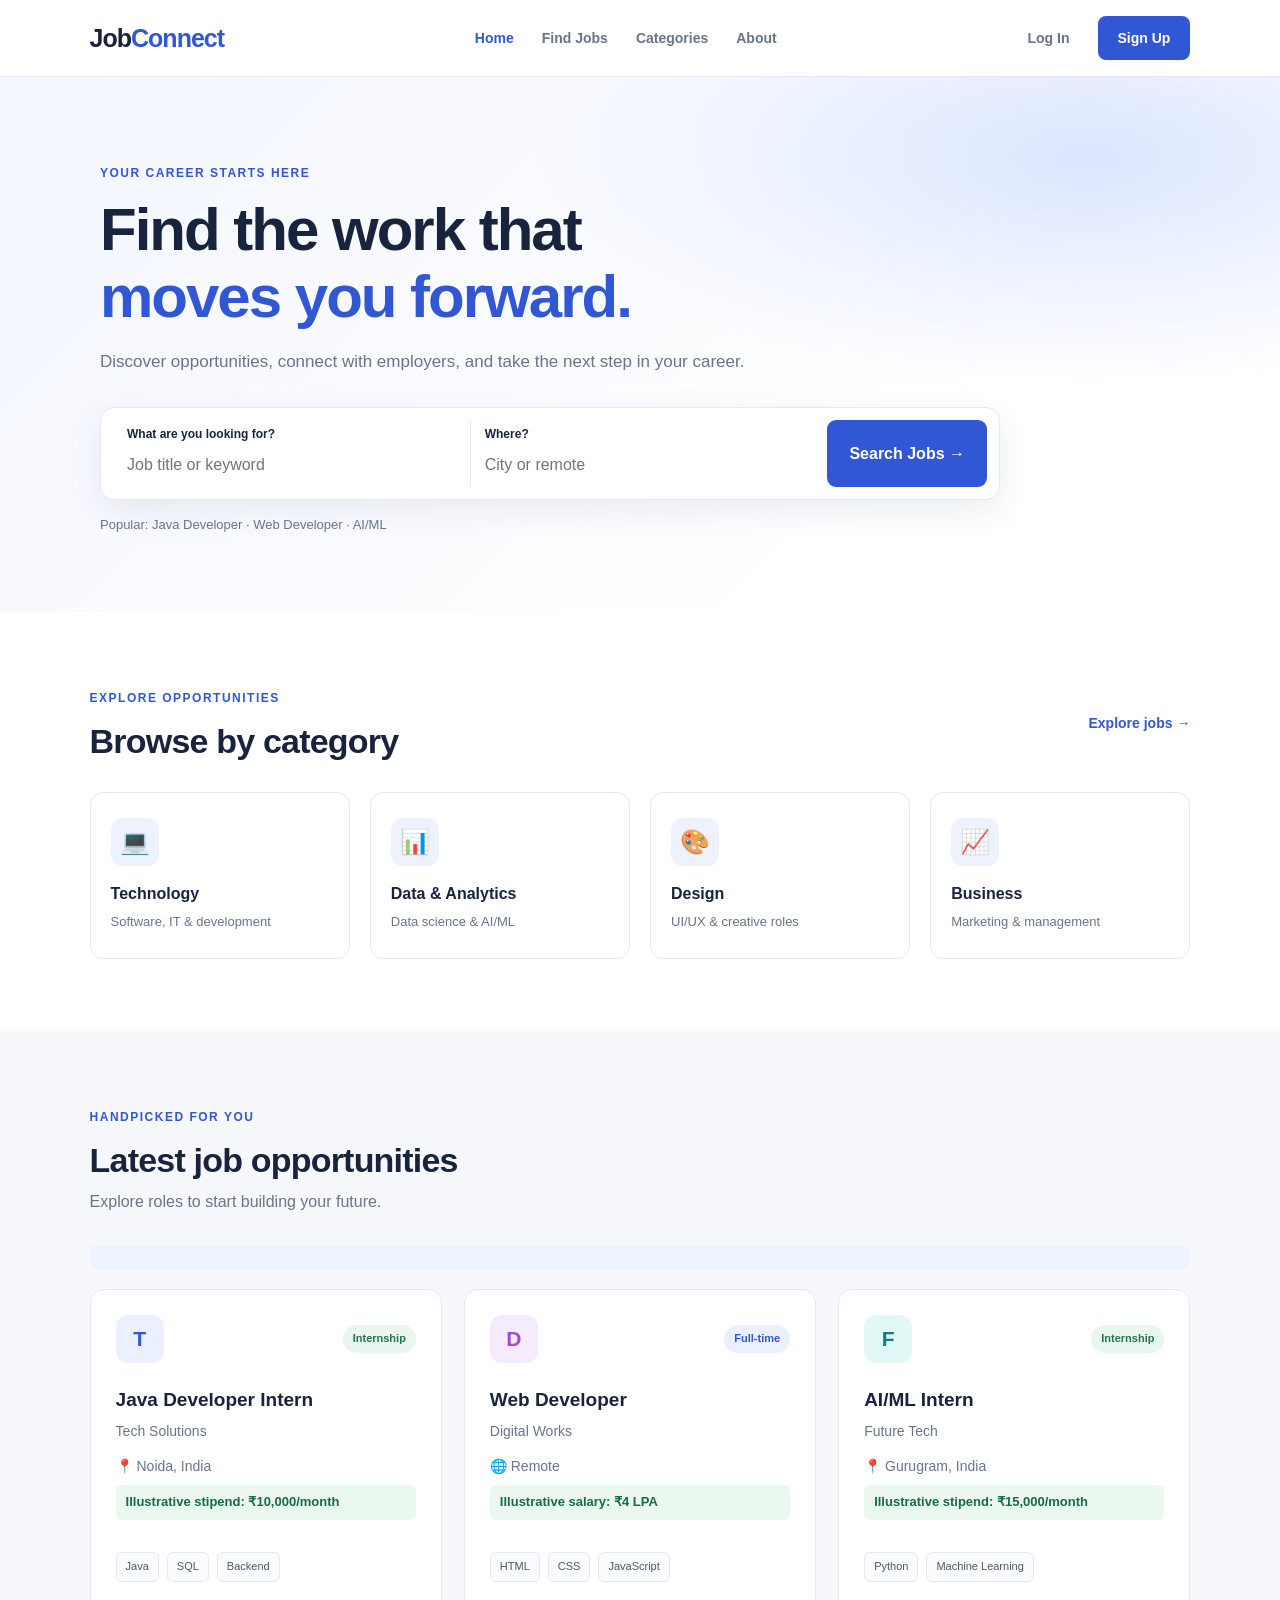
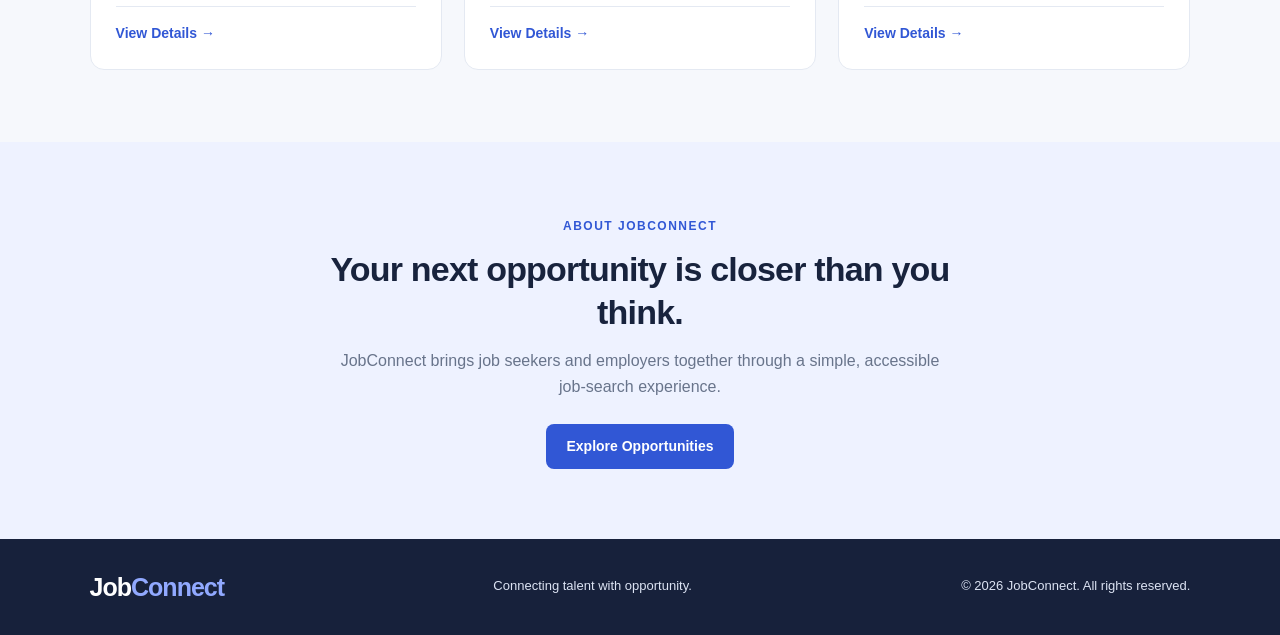
==== web/index.html @ 07947fcd "Build and style job portal frontend" ====
<!DOCTYPE html>
<html lang="en">
<head>
    <meta charset="UTF-8">
    <meta name="viewport" content="width=device-width, initial-scale=1.0">
    <title>JobConnect | Find Your Next Opportunity</title>
    <link rel="stylesheet" href="css/style.css">
</head>
<body>

    <header class="navbar">
        <a href="index.html" class="logo">Job<span>Connect</span></a>

        <nav class="nav-links">
            <a href="index.html" class="active">Home</a>
            <a href="#jobs">Find Jobs</a>
            <a href="#categories">Categories</a>
            <a href="#about">About</a>
        </nav>

        <div class="nav-actions">
            <a href="pages/login.html" class="login-link">Log In</a>
            <a href="pages/signup.html" class="signup-btn">Sign Up</a>
        </div>
    </header>

    <main>
        <section class="hero">
            <div class="hero-content">
                <span class="eyebrow">YOUR CAREER STARTS HERE</span>

                <h1>Find the work that
                    <span>moves you forward.</span>
                </h1>

                <p>
                    Discover opportunities, connect with employers,
                    and take the next step in your career.
                </p>

                <form class="search-form" action="#jobs" method="get">
                    <div class="search-field">
                        <label for="keyword">What are you looking for?</label>
                        <input id="keyword" type="text" name="keyword"
                               placeholder="Job title or keyword">
                    </div>

                    <div class="search-field">
                        <label for="location">Where?</label>
                        <input id="location" type="text" name="location"
                               placeholder="City or remote">
                    </div>

                    <button type="submit">Search Jobs →</button>
                </form>

                <p class="search-note">
                    Popular: Java Developer · Web Developer · AI/ML
                </p>
            </div>
        </section>

        
<section class="categories section" id="categories">
    <div class="section-heading">
        <div>
            <span class="eyebrow">EXPLORE OPPORTUNITIES</span>
            <h2>Browse by category</h2>
        </div>
        <a href="#jobs" class="text-link">Explore jobs →</a>
    </div>

    <div class="category-grid">
        <a href="#jobs" class="category-card" data-category="technology">
            <span class="category-icon">💻</span>
            <h3>Technology</h3>
            <p>Software, IT & development</p>
        </a>

        <a href="#jobs" class="category-card" data-category="data">
            <span class="category-icon">📊</span>
            <h3>Data & Analytics</h3>
            <p>Data science & AI/ML</p>
        </a>

        <a href="#jobs" class="category-card" data-category="design">
            <span class="category-icon">🎨</span>
            <h3>Design</h3>
            <p>UI/UX & creative roles</p>
        </a>

        <a href="#jobs" class="category-card" data-category="business">
            <span class="category-icon">📈</span>
            <h3>Business</h3>
            <p>Marketing & management</p>
        </a>
    </div>
</section>

        <section class="jobs-section section" id="jobs">
            <div class="section-heading">
                <div>
                    <span class="eyebrow">HANDPICKED FOR YOU</span>
                    <h2>Latest job opportunities</h2>
                    <p>Explore roles to start building your future.</p>
                </div>
            </div>

            <div class="job-list">
                <article class="job-card">
                    <div class="job-top">
                        <div class="company-icon tech-icon">T</div>
                        <span class="job-type">Internship</span>
                    </div>
                    <h3>Java Developer Intern</h3>
                    <p class="company-name">Tech Solutions</p>
                    <p class="job-location">📍 Noida, India</p>
                    <p class="job-salary">Illustrative stipend: ₹10,000/month</p>
                    <div class="job-tags">
                        <span>Java</span>
                        <span>SQL</span>
                        <span>Backend</span>
                    </div>
                    <a href="pages/login.html" class="apply-link">
                        View Details →
                    </a>
                </article>

                <article class="job-card">
                    <div class="job-top">
                        <div class="company-icon design-icon">D</div>
                        <span class="job-type full-time">Full-time</span>
                    </div>
                    <h3>Web Developer</h3>
                    <p class="company-name">Digital Works</p>
                    <p class="job-location">🌐 Remote</p>
                    <p class="job-salary">Illustrative salary: ₹4 LPA</p>
                    <div class="job-tags">
                        <span>HTML</span>
                        <span>CSS</span>
                        <span>JavaScript</span>
                    </div>
                    <a href="pages/login.html" class="apply-link">
                        View Details →
                    </a>
                </article>

                <article class="job-card">
                    <div class="job-top">
                        <div class="company-icon ai-icon">F</div>
                        <span class="job-type">Internship</span>
                    </div>
                    <h3>AI/ML Intern</h3>
                    <p class="company-name">Future Tech</p>
                    <p class="job-location">📍 Gurugram, India</p>
                    <p class="job-salary">Illustrative stipend: ₹15,000/month</p>
                    <div class="job-tags">
                        <span>Python</span>
                        <span>Machine Learning</span>
                    </div>
                    <a href="pages/login.html" class="apply-link">
                        View Details →
                    </a>
                </article>
            </div>
        </section>

        <section class="about-section" id="about">
            <span class="eyebrow">ABOUT JOBCONNECT</span>
            <h2>Your next opportunity is closer than you think.</h2>
            <p>
                JobConnect brings job seekers and employers together
                through a simple, accessible job-search experience.
            </p>
            <a href="#jobs" class="signup-btn">Explore Opportunities</a>
        </section>
    </main>

    <footer class="footer" id="contact">
        <a href="index.html" class="logo">Job<span>Connect</span></a>
        <p>Connecting talent with opportunity.</p>
        <p>© 2026 JobConnect. All rights reserved.</p>
    </footer>
<script src="script.js"></script>
</body>
</html>
---- web/css/style.css ----
/* ===== Global Styles ===== */
:root {
    --primary: #3157d5;
    --primary-dark: #2445b5;
    --text: #18233d;
    --muted: #68748b;
    --background: #f6f8fc;
    --white: #ffffff;
    --border: #e4e9f2;
}

* {
    margin: 0;
    padding: 0;
    box-sizing: border-box;
}

html {
    scroll-behavior: smooth;
}

body {
    font-family: Arial, Helvetica, sans-serif;
    color: var(--text);
    background: var(--white);
    line-height: 1.6;
}

a {
    color: inherit;
    text-decoration: none;
}

button,
input {
    font: inherit;
}

/* ===== Navigation ===== */
.navbar {
    min-height: 76px;
    padding: 16px 7%;
    display: flex;
    align-items: center;
    justify-content: space-between;
    gap: 24px;
    background: var(--white);
    border-bottom: 1px solid var(--border);
}

.logo {
    font-size: 25px;
    font-weight: 800;
    letter-spacing: -1px;
    white-space: nowrap;
}

.logo span {
    color: var(--primary);
}

.nav-links,
.nav-actions {
    display: flex;
    align-items: center;
    gap: 28px;
}

.nav-links a,
.login-link {
    color: var(--muted);
    font-size: 14px;
    font-weight: 600;
    transition: color 0.2s ease;
}

.nav-links a:hover,
.nav-links a.active,
.login-link:hover {
    color: var(--primary);
}

.signup-btn {
    display: inline-block;
    padding: 11px 20px;
    color: var(--white);
    background: var(--primary);
    border-radius: 8px;
    font-size: 14px;
    font-weight: 700;
    transition: background 0.2s ease, transform 0.2s ease;
}

.signup-btn:hover,
.search-form button:hover {
    background: var(--primary-dark);
    transform: translateY(-1px);
}

/* ===== Hero Section ===== */
.hero {
    padding: 82px 7% 76px;
    background:
        radial-gradient(ellipse at 85% 15%, #dce6ff 0, transparent 36%),
        linear-gradient(135deg, #f3f6ff, #ffffff 72%);
}

.hero-content {
    max-width: 1080px;
    margin: 0 auto;
}

.eyebrow {
    display: inline-block;
    margin-bottom: 12px;
    color: var(--primary);
    font-size: 12px;
    font-weight: 800;
    letter-spacing: 1.5px;
}

.hero h1 {
    max-width: 760px;
    font-size: clamp(36px, 5vw, 60px);
    line-height: 1.12;
    letter-spacing: -2px;
}

.hero h1 span {
    display: block;
    color: var(--primary);
}

.hero-content > p {
    margin-top: 18px;
    color: var(--muted);
    font-size: 17px;
}

.search-form {
    display: flex;
    align-items: stretch;
    gap: 12px;
    max-width: 900px;
    margin-top: 32px;
    padding: 12px;
    background: var(--white);
    border: 1px solid var(--border);
    border-radius: 14px;
    box-shadow: 0 12px 35px rgba(36, 57, 105, 0.09);
}

.search-field {
    flex: 1;
    min-width: 0;
    padding: 5px 14px;
}

.search-field + .search-field {
    border-left: 1px solid var(--border);
}

.search-field label {
    display: block;
    margin-bottom: 4px;
    font-size: 12px;
    font-weight: 700;
}

.search-field input {
    width: 100%;
    min-width: 0;
    padding: 4px 0;
    border: none;
    outline: none;
    color: var(--text);
    background: transparent;
}

.search-field input:focus {
    box-shadow: 0 2px 0 var(--primary);
}

.search-form button {
    padding: 15px 22px;
    border: none;
    border-radius: 9px;
    color: var(--white);
    background: var(--primary);
    font-weight: 700;
    cursor: pointer;
    transition: background 0.2s ease, transform 0.2s ease;
}

.hero-content .search-note {
    margin-top: 15px;
    font-size: 13px;
}

/* ===== Shared Sections ===== */
.section {
    padding: 72px 7%;
}

.section-heading {
    display: flex;
    align-items: center;
    justify-content: space-between;
    gap: 20px;
    margin-bottom: 30px;
}

.section-heading h2,
.about-section h2 {
    font-size: clamp(25px, 3vw, 34px);
    line-height: 1.25;
    letter-spacing: -0.8px;
}

.section-heading p {
    margin-top: 8px;
    color: var(--muted);
}

.text-link {
    color: var(--primary);
    font-size: 14px;
    font-weight: 700;
    white-space: nowrap;
}

/* ===== Job Categories ===== */
.categories {
    background: var(--white);
}

.category-grid {
    display: grid;
    grid-template-columns: repeat(4, minmax(0, 1fr));
    gap: 20px;
}

.category-card {
    padding: 25px 20px;
    border: 1px solid var(--border);
    border-radius: 13px;
    background: var(--white);
    transition: transform 0.2s ease, box-shadow 0.2s ease,
                border-color 0.2s ease;
}

.category-card:hover,
.job-card:hover {
    transform: translateY(-4px);
    border-color: #c9d5ff;
    box-shadow: 0 12px 28px rgba(36, 57, 105, 0.08);
}

.category-icon {
    display: inline-flex;
    width: 48px;
    height: 48px;
    align-items: center;
    justify-content: center;
    margin-bottom: 15px;
    border-radius: 12px;
    background: #eef2ff;
    font-size: 24px;
}

.category-card h3 {
    margin-bottom: 5px;
    font-size: 16px;
}

.category-card p {
    color: var(--muted);
    font-size: 13px;
}

/* ===== Job Listings ===== */
.jobs-section {
    background: var(--background);
}

.job-list {
    display: grid;
    grid-template-columns: repeat(3, minmax(0, 1fr));
    gap: 22px;
}

.job-card {
    display: flex;
    flex-direction: column;
    min-width: 0;
    padding: 25px;
    border: 1px solid var(--border);
    border-radius: 14px;
    background: var(--white);
    transition: transform 0.2s ease, box-shadow 0.2s ease,
                border-color 0.2s ease;
}

.job-top {
    display: flex;
    align-items: center;
    justify-content: space-between;
    gap: 10px;
    margin-bottom: 22px;
}

.company-icon {
    display: flex;
    width: 48px;
    height: 48px;
    flex-shrink: 0;
    align-items: center;
    justify-content: center;
    border-radius: 12px;
    font-size: 21px;
    font-weight: 800;
}

.tech-icon {
    color: #3157d5;
    background: #eaf0ff;
}

.design-icon {
    color: #a14bd5;
    background: #f5eaff;
}

.ai-icon {
    color: #087f8c;
    background: #e2f8f6;
}

.job-type {
    padding: 5px 10px;
    border-radius: 20px;
    color: #28734c;
    background: #e8f7ee;
    font-size: 11px;
    font-weight: 700;
}

.job-type.full-time {
    color: #3157d5;
    background: #eaf0ff;
}

.job-card h3 {
    margin-bottom: 5px;
    font-size: 19px;
}

.company-name,
.job-location {
    color: var(--muted);
    font-size: 14px;
}

.job-location {
    margin-top: 12px;
}

.job-tags {
    display: flex;
    flex-wrap: wrap;
    gap: 8px;
    margin-top: 20px;
    margin-bottom: 24px;
}

.job-tags span {
    padding: 5px 9px;
    border: 1px solid var(--border);
    border-radius: 6px;
    color: #4c5870;
    background: #fafbfe;
    font-size: 11px;
}

.apply-link {
    margin-top: auto;
    padding-top: 15px;
    border-top: 1px solid var(--border);
    color: var(--primary);
    font-size: 14px;
    font-weight: 700;
}

/* ===== About Section ===== */
.about-section {
    padding: 70px 7%;
    text-align: center;
    background: #eef2ff;
}

.about-section h2 {
    max-width: 650px;
    margin: 0 auto;
}

.about-section p {
    max-width: 600px;
    margin: 15px auto 25px;
    color: var(--muted);
}

/* ===== Footer ===== */
.footer {
    display: flex;
    flex-wrap: wrap;
    align-items: center;
    justify-content: space-between;
    gap: 16px;
    padding: 28px 7%;
    background: #17213b;
    color: #dce3f3;
}

.footer .logo {
    color: var(--white);
}

.footer .logo span {
    color: #91a9ff;
}

.footer p {
    font-size: 13px;
}

/* ===== Responsive Layout ===== */
@media (max-width: 1000px) {
    .navbar {
        padding-left: 4%;
        padding-right: 4%;
    }

    .nav-links {
        gap: 15px;
    }

    .category-grid {
        grid-template-columns: repeat(2, minmax(0, 1fr));
    }

    .job-list {
        grid-template-columns: repeat(2, minmax(0, 1fr));
    }
}

@media (max-width: 700px) {
    .navbar {
        flex-wrap: wrap;
        gap: 14px;
        padding: 18px 5%;
    }

    .nav-links {
        order: 3;
        width: 100%;
        justify-content: space-between;
        gap: 10px;
    }

    .nav-links a {
        font-size: 12px;
    }

    .nav-actions {
        gap: 14px;
    }

    .hero {
        padding: 58px 5%;
    }

    .hero h1 {
        letter-spacing: -1px;
    }

    .hero-content > p {
        font-size: 15px;
    }

    .search-form {
        flex-direction: column;
        gap: 10px;
    }

    .search-field {
        padding: 10px;
    }

    .search-field + .search-field {
        border-top: 1px solid var(--border);
        border-left: none;
    }

    .search-form button {
        width: 100%;
    }

    .section {
        padding: 52px 5%;
    }

    .section-heading {
        align-items: flex-start;
    }

    .category-grid,
    .job-list {
        grid-template-columns: 1fr;
    }

    .about-section {
        padding: 55px 5%;
    }

    .footer {
        flex-direction: column;
        align-items: flex-start;
        padding: 28px 5%;
    }
}

@media (prefers-reduced-motion: reduce) {
    *,
    *::before,
    *::after {
        scroll-behavior: auto !important;
        transition: none !important;
    }
}

.job-salary {
    color: #176b45;
    background: #eaf8f0;
    display: inline-block;
    padding: 7px 10px;
    border-radius: 6px;
    font-size: 13px;
    font-weight: 600;
    margin: 8px 0 12px;
}

/* Improved job category cards */
.category-card {
    transition: transform 0.25s ease, box-shadow 0.25s ease;
    cursor: pointer;
}

.category-card:hover {
    transform: translateY(-5px);
    box-shadow: 0 12px 25px rgba(25, 55, 100, 0.12);
}

.category-icon {
    transition: transform 0.25s ease;
}

.category-card:hover .category-icon {
    transform: scale(1.08);
}

/* Better interaction for job cards */
.job-card {
    transition: transform 0.25s ease, box-shadow 0.25s ease;
}

.job-card:hover {
    transform: translateY(-4px);
    box-shadow: 0 12px 28px rgba(25, 55, 100, 0.10);
}

/* Make keyboard navigation visible */
a:focus-visible,
button:focus-visible,
input:focus-visible {
    outline: 3px solid #60a5fa;
    outline-offset: 3px;
}
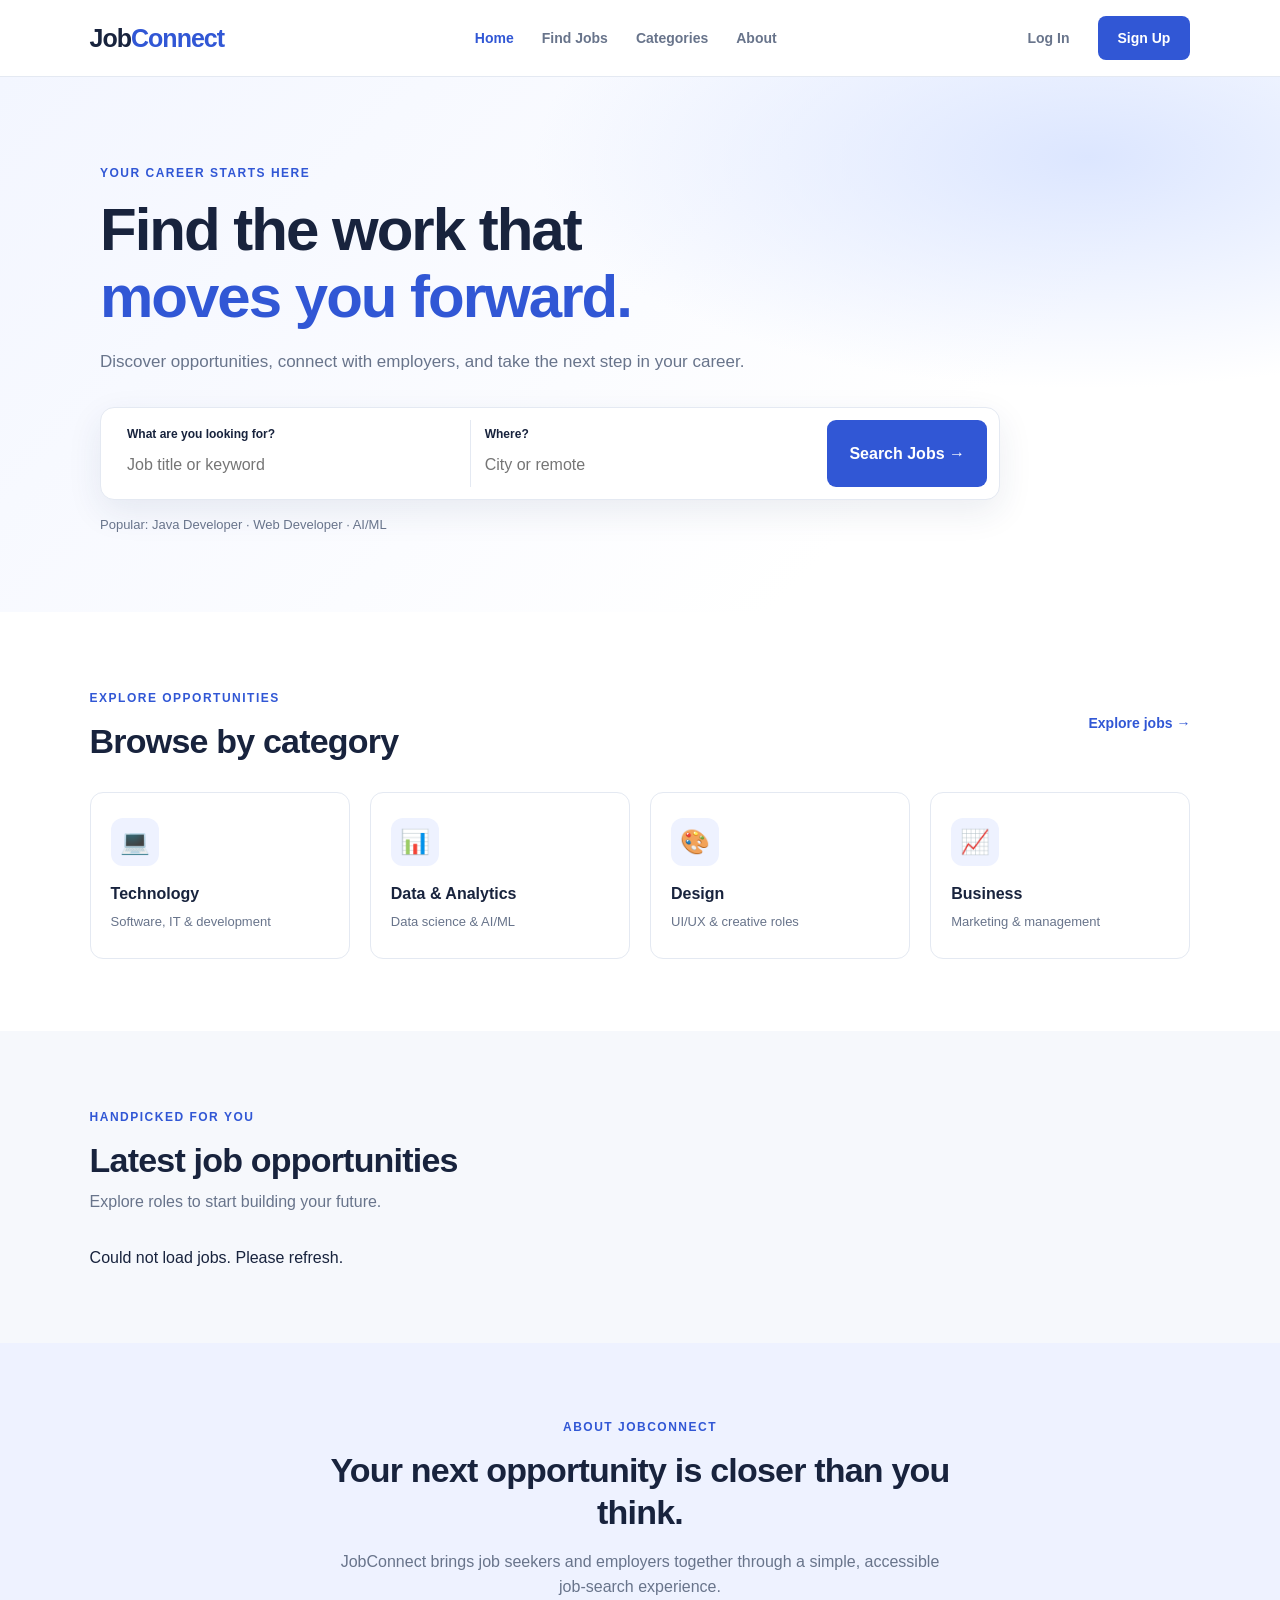
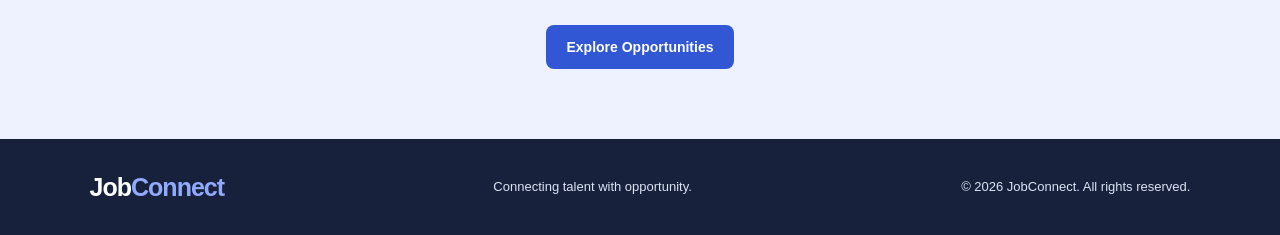
==== commit 79e7b96f: "Update login, session handling, job listings and UI" ====
--- a/web/index.html
+++ b/web/index.html
@@ -30,7 +30,8 @@
             <div class="hero-content">
                 <span class="eyebrow">YOUR CAREER STARTS HERE</span>
 
-                <h1>Find the work that
+                <h1>
+                    Find the work that
                     <span>moves you forward.</span>
                 </h1>
 
@@ -42,14 +43,22 @@
                 <form class="search-form" action="#jobs" method="get">
                     <div class="search-field">
                         <label for="keyword">What are you looking for?</label>
-                        <input id="keyword" type="text" name="keyword"
-                               placeholder="Job title or keyword">
+                        <input
+                            id="keyword"
+                            type="text"
+                            name="keyword"
+                            placeholder="Job title or keyword"
+                        >
                     </div>
 
                     <div class="search-field">
                         <label for="location">Where?</label>
-                        <input id="location" type="text" name="location"
-                               placeholder="City or remote">
+                        <input
+                            id="location"
+                            type="text"
+                            name="location"
+                            placeholder="City or remote"
+                        >
                     </div>
 
                     <button type="submit">Search Jobs →</button>
@@ -61,42 +70,41 @@
             </div>
         </section>
 
-        
-<section class="categories section" id="categories">
-    <div class="section-heading">
-        <div>
-            <span class="eyebrow">EXPLORE OPPORTUNITIES</span>
-            <h2>Browse by category</h2>
-        </div>
-        <a href="#jobs" class="text-link">Explore jobs →</a>
-    </div>
+        <section class="categories section" id="categories">
+            <div class="section-heading">
+                <div>
+                    <span class="eyebrow">EXPLORE OPPORTUNITIES</span>
+                    <h2>Browse by category</h2>
+                </div>
+                <a href="#jobs" class="text-link">Explore jobs →</a>
+            </div>
 
-    <div class="category-grid">
-        <a href="#jobs" class="category-card" data-category="technology">
-            <span class="category-icon">💻</span>
-            <h3>Technology</h3>
-            <p>Software, IT & development</p>
-        </a>
+            <div class="category-grid">
+                <a href="#jobs" class="category-card" data-category="technology">
+                    <span class="category-icon">💻</span>
+                    <h3>Technology</h3>
+                    <p>Software, IT &amp; development</p>
+                </a>
 
-        <a href="#jobs" class="category-card" data-category="data">
-            <span class="category-icon">📊</span>
-            <h3>Data & Analytics</h3>
-            <p>Data science & AI/ML</p>
-        </a>
+                <a href="#jobs" class="category-card" data-category="data">
+                    <span class="category-icon">📊</span>
+                    <h3>Data &amp; Analytics</h3>
+                    <p>Data science &amp; AI/ML</p>
+                </a>
 
-        <a href="#jobs" class="category-card" data-category="design">
-            <span class="category-icon">🎨</span>
-            <h3>Design</h3>
-            <p>UI/UX & creative roles</p>
-        </a>
+                <a href="#jobs" class="category-card" data-category="design">
+                    <span class="category-icon">🎨</span>
+                    <h3>Design</h3>
+                    <p>UI/UX &amp; creative roles</p>
+                </a>
 
-        <a href="#jobs" class="category-card" data-category="business">
-            <span class="category-icon">📈</span>
-            <h3>Business</h3>
-            <p>Marketing & management</p>
-        </a>
-    </div>
-</section>
+                <a href="#jobs" class="category-card" data-category="business">
+                    <span class="category-icon">📈</span>
+                    <h3>Business</h3>
+                    <p>Marketing &amp; management</p>
+                </a>
+            </div>
+        </section>
 
         <section class="jobs-section section" id="jobs">
             <div class="section-heading">
@@ -107,62 +115,9 @@
                 </div>
             </div>
 
+            <!-- JavaScript loads approved jobs from the database here -->
             <div class="job-list">
-                <article class="job-card">
-                    <div class="job-top">
-                        <div class="company-icon tech-icon">T</div>
-                        <span class="job-type">Internship</span>
-                    </div>
-                    <h3>Java Developer Intern</h3>
-                    <p class="company-name">Tech Solutions</p>
-                    <p class="job-location">📍 Noida, India</p>
-                    <p class="job-salary">Illustrative stipend: ₹10,000/month</p>
-                    <div class="job-tags">
-                        <span>Java</span>
-                        <span>SQL</span>
-                        <span>Backend</span>
-                    </div>
-                    <a href="pages/login.html" class="apply-link">
-                        View Details →
-                    </a>
-                </article>
-
-                <article class="job-card">
-                    <div class="job-top">
-                        <div class="company-icon design-icon">D</div>
-                        <span class="job-type full-time">Full-time</span>
-                    </div>
-                    <h3>Web Developer</h3>
-                    <p class="company-name">Digital Works</p>
-                    <p class="job-location">🌐 Remote</p>
-                    <p class="job-salary">Illustrative salary: ₹4 LPA</p>
-                    <div class="job-tags">
-                        <span>HTML</span>
-                        <span>CSS</span>
-                        <span>JavaScript</span>
-                    </div>
-                    <a href="pages/login.html" class="apply-link">
-                        View Details →
-                    </a>
-                </article>
-
-                <article class="job-card">
-                    <div class="job-top">
-                        <div class="company-icon ai-icon">F</div>
-                        <span class="job-type">Internship</span>
-                    </div>
-                    <h3>AI/ML Intern</h3>
-                    <p class="company-name">Future Tech</p>
-                    <p class="job-location">📍 Gurugram, India</p>
-                    <p class="job-salary">Illustrative stipend: ₹15,000/month</p>
-                    <div class="job-tags">
-                        <span>Python</span>
-                        <span>Machine Learning</span>
-                    </div>
-                    <a href="pages/login.html" class="apply-link">
-                        View Details →
-                    </a>
-                </article>
+                <p>Loading approved jobs...</p>
             </div>
         </section>
 
@@ -182,6 +137,7 @@
         <p>Connecting talent with opportunity.</p>
         <p>© 2026 JobConnect. All rights reserved.</p>
     </footer>
-<script src="script.js"></script>
+
+    <script src="script.js"></script>
 </body>
-</html>+</html>
--- a/web/css/style.css
+++ b/web/css/style.css
@@ -314,7 +314,7 @@
     display: flex;
     width: 48px;
     height: 48px;
-    flex-shrink: 0;
+    flex-shri.apply-linknk: 0;
     align-items: center;
     justify-content: center;
     border-radius: 12px;
@@ -383,13 +383,21 @@
     font-size: 11px;
 }
 
-.apply-link {
+ {
+    display: inline-block;
+    width: auto;
     margin-top: auto;
-    padding-top: 15px;
+    padding: 15px 0 0;
+    border: none;
     border-top: 1px solid var(--border);
+    background: transparent;
     color: var(--primary);
+    font-family: inherit;
     font-size: 14px;
     font-weight: 700;
+    text-align: left;
+    white-space: nowrap;
+    cursor: pointer;
 }
 
 /* ===== About Section ===== */
@@ -585,4 +593,166 @@
 input:focus-visible {
     outline: 3px solid #60a5fa;
     outline-offset: 3px;
-}+}
+.job-card form {
+    width: 100%;
+    margin-top: auto;
+}
+
+.job-card form .apply-link {
+    display: block;
+    box-sizing: border-box;
+    width: 100%;
+    padding: 15px 0 0;
+    border: none;
+    border-top: 1px solid var(--border);
+    border-radius: 0;
+    background: transparent;
+    color: var(--primary);
+    font: inherit;
+    font-size: 14px;
+    font-weight: 700;
+    text-align: left;
+    white-space: nowrap;
+    appearance: none;
+    box-shadow: none;
+}
+.job-card .apply-form {
+    display: block;
+    width: 100%;
+    margin-top: auto;
+}
+
+.job-card .apply-form .apply-link {
+    display: block;
+    width: 100%;
+    box-sizing: border-box;
+    appearance: none;
+    -webkit-appearance: none;
+    border: 0;
+    border-top: 1px solid var(--border);
+    border-radius: 0;
+    outline: none;
+    box-shadow: none;
+    background: transparent;
+    padding: 15px 0 0;
+    margin: 0;
+    color: var(--primary);
+    font-family: inherit;
+    font-size: 14px;
+    font-weight: 700;
+    text-align: left;
+    white-space: nowrap;
+    cursor: pointer;
+}
+
+/* Approved jobs loaded from the database */
+.job-list {
+    display: grid;
+    grid-template-columns: repeat(auto-fit, minmax(260px, 1fr));
+    gap: 24px;
+    margin-top: 25px;
+}
+
+.job-list .job-card {
+    background: #ffffff;
+    border: 1px solid #e5e7eb;
+    border-radius: 14px;
+    padding: 24px;
+    box-shadow: 0 5px 18px rgba(0, 0, 0, 0.07);
+    transition: transform 0.2s, box-shadow 0.2s;
+}
+
+.job-list .job-card:hover {
+    transform: translateY(-5px);
+    box-shadow: 0 10px 25px rgba(0, 0, 0, 0.12);
+}
+
+.job-list .job-card h3 {
+    color: #172554;
+    font-size: 21px;
+    margin: 0 0 14px;
+}
+
+.job-list .job-card p {
+    color: #64748b;
+    font-size: 14px;
+    line-height: 1.7;
+    margin: 8px 0;
+}
+
+.job-list .job-card form {
+    margin-top: 18px;
+}
+
+.job-list .job-card .apply-link {
+    display: inline-block;
+    width: 100%;
+    padding: 12px 16px;
+    border: none;
+    border-radius: 8px;
+    background: #2563eb;
+    color: white;
+    font-size: 15px;
+    font-weight: 600;
+    cursor: pointer;
+}
+
+.job-list .job-card .apply-link:hover {
+    background: #1d4ed8;
+}
+
+/* Professional cards for database jobs */
+.job-list {
+    display: grid;
+    grid-template-columns: repeat(auto-fit, minmax(280px, 1fr));
+    gap: 24px;
+    margin-top: 30px;
+}
+
+.job-list .job-card {
+    background: #ffffff;
+    border: 1px solid #e2e8f0;
+    border-radius: 16px;
+    padding: 26px;
+    box-shadow: 0 6px 20px rgba(15, 23, 42, 0.07);
+    transition: transform 0.25s ease, box-shadow 0.25s ease;
+}
+
+.job-list .job-card:hover {
+    transform: translateY(-5px);
+    box-shadow: 0 12px 28px rgba(15, 23, 42, 0.12);
+}
+
+.job-list .job-card h3 {
+    color: #172554;
+    font-size: 22px;
+    margin: 0 0 16px;
+}
+
+.job-list .job-card p {
+    color: #64748b;
+    font-size: 14px;
+    line-height: 1.8;
+    margin: 10px 0;
+}
+
+.job-list .job-card form {
+    margin-top: 22px;
+}
+
+.job-list .job-card .apply-link {
+    width: 100%;
+    padding: 13px 18px;
+    border: none;
+    border-radius: 9px;
+    background: #2563eb;
+    color: #ffffff;
+    font-size: 15px;
+    font-weight: 600;
+    cursor: pointer;
+}
+
+.job-list .job-card .apply-link:hover {
+    background: #1d4ed8;
+}
